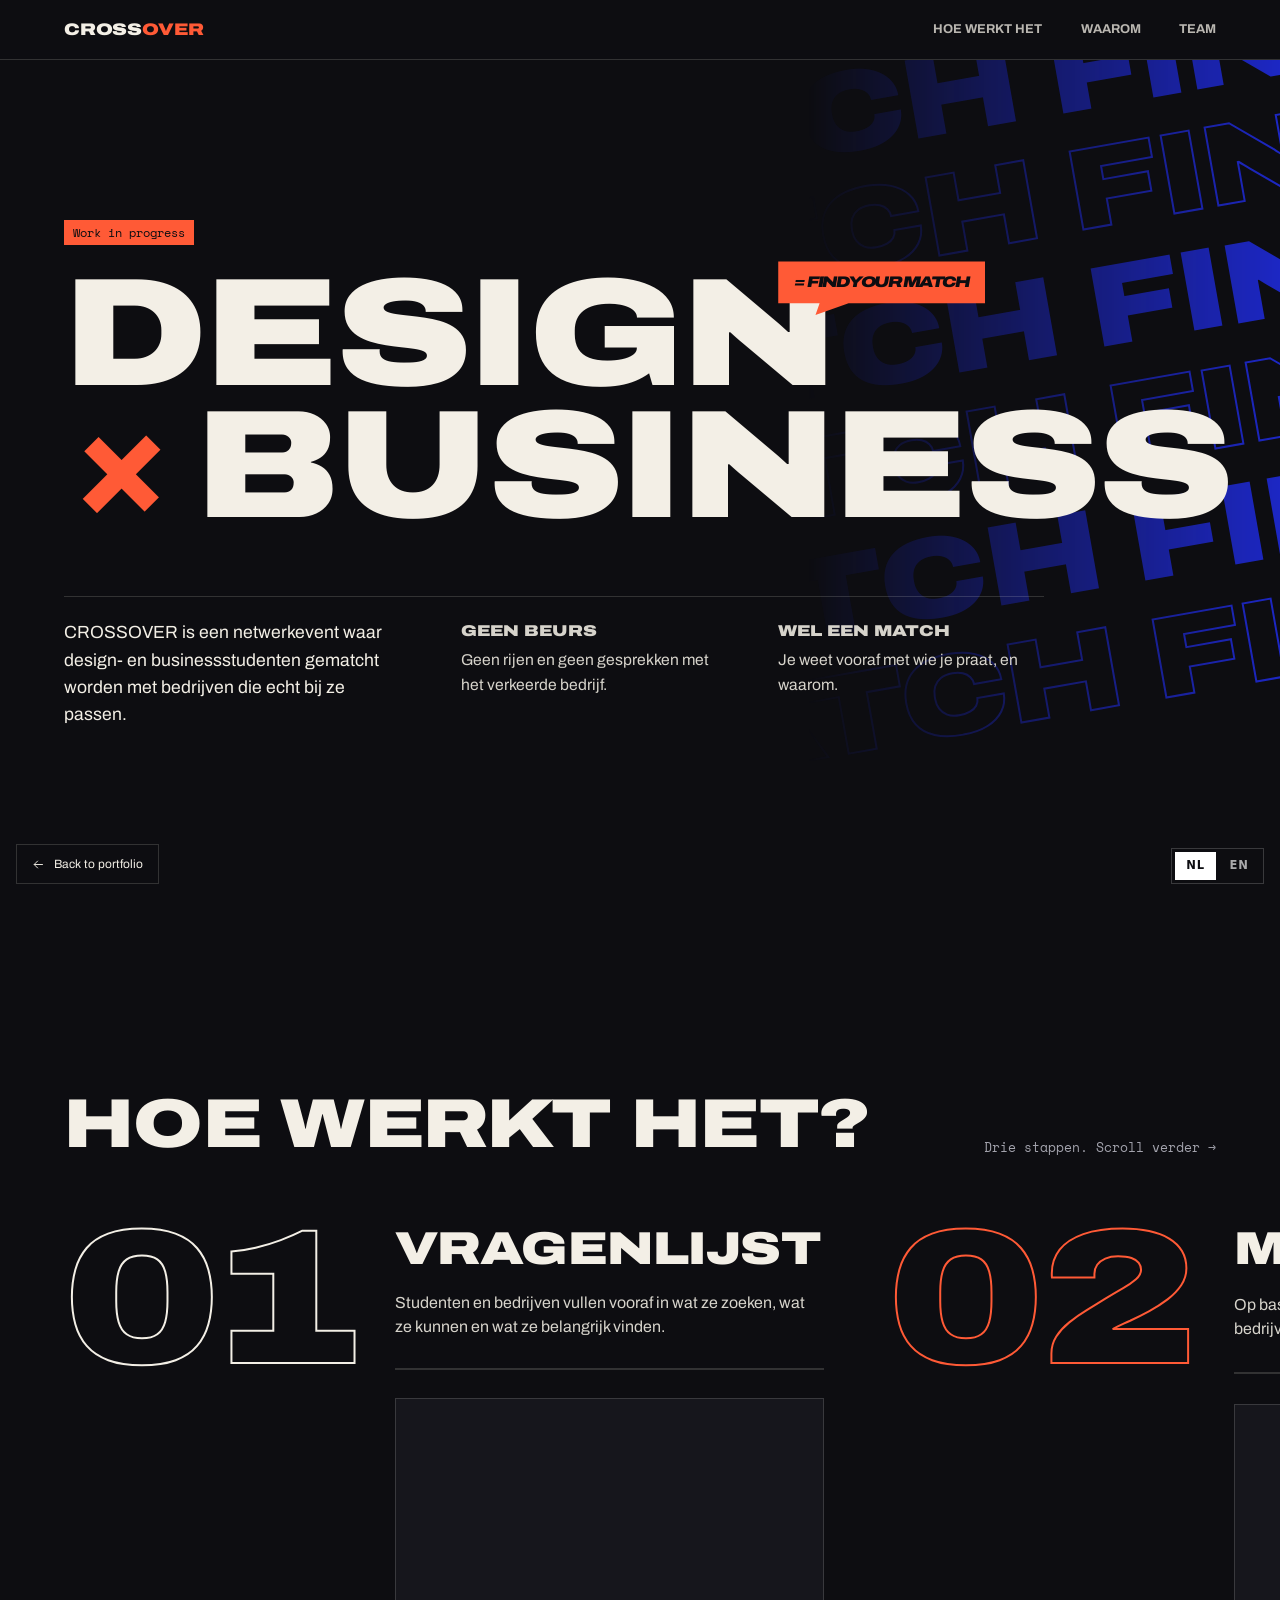
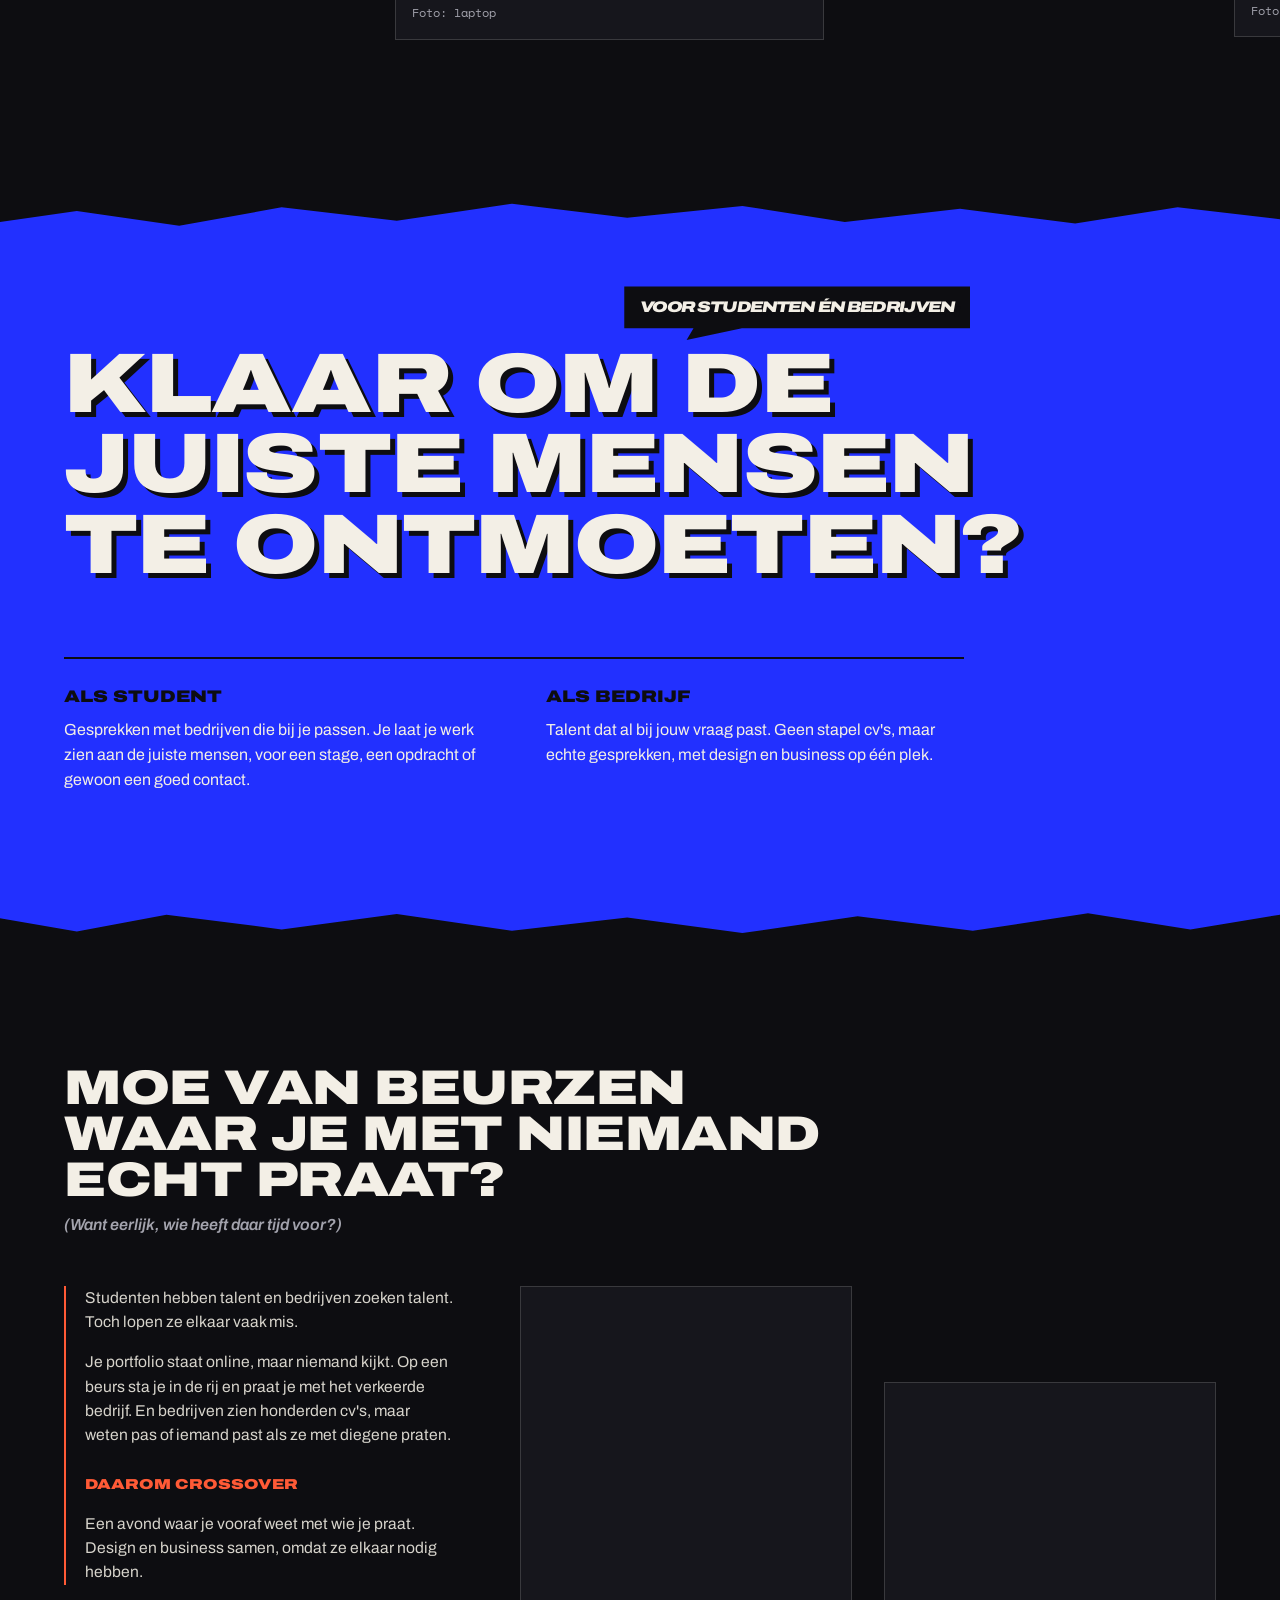
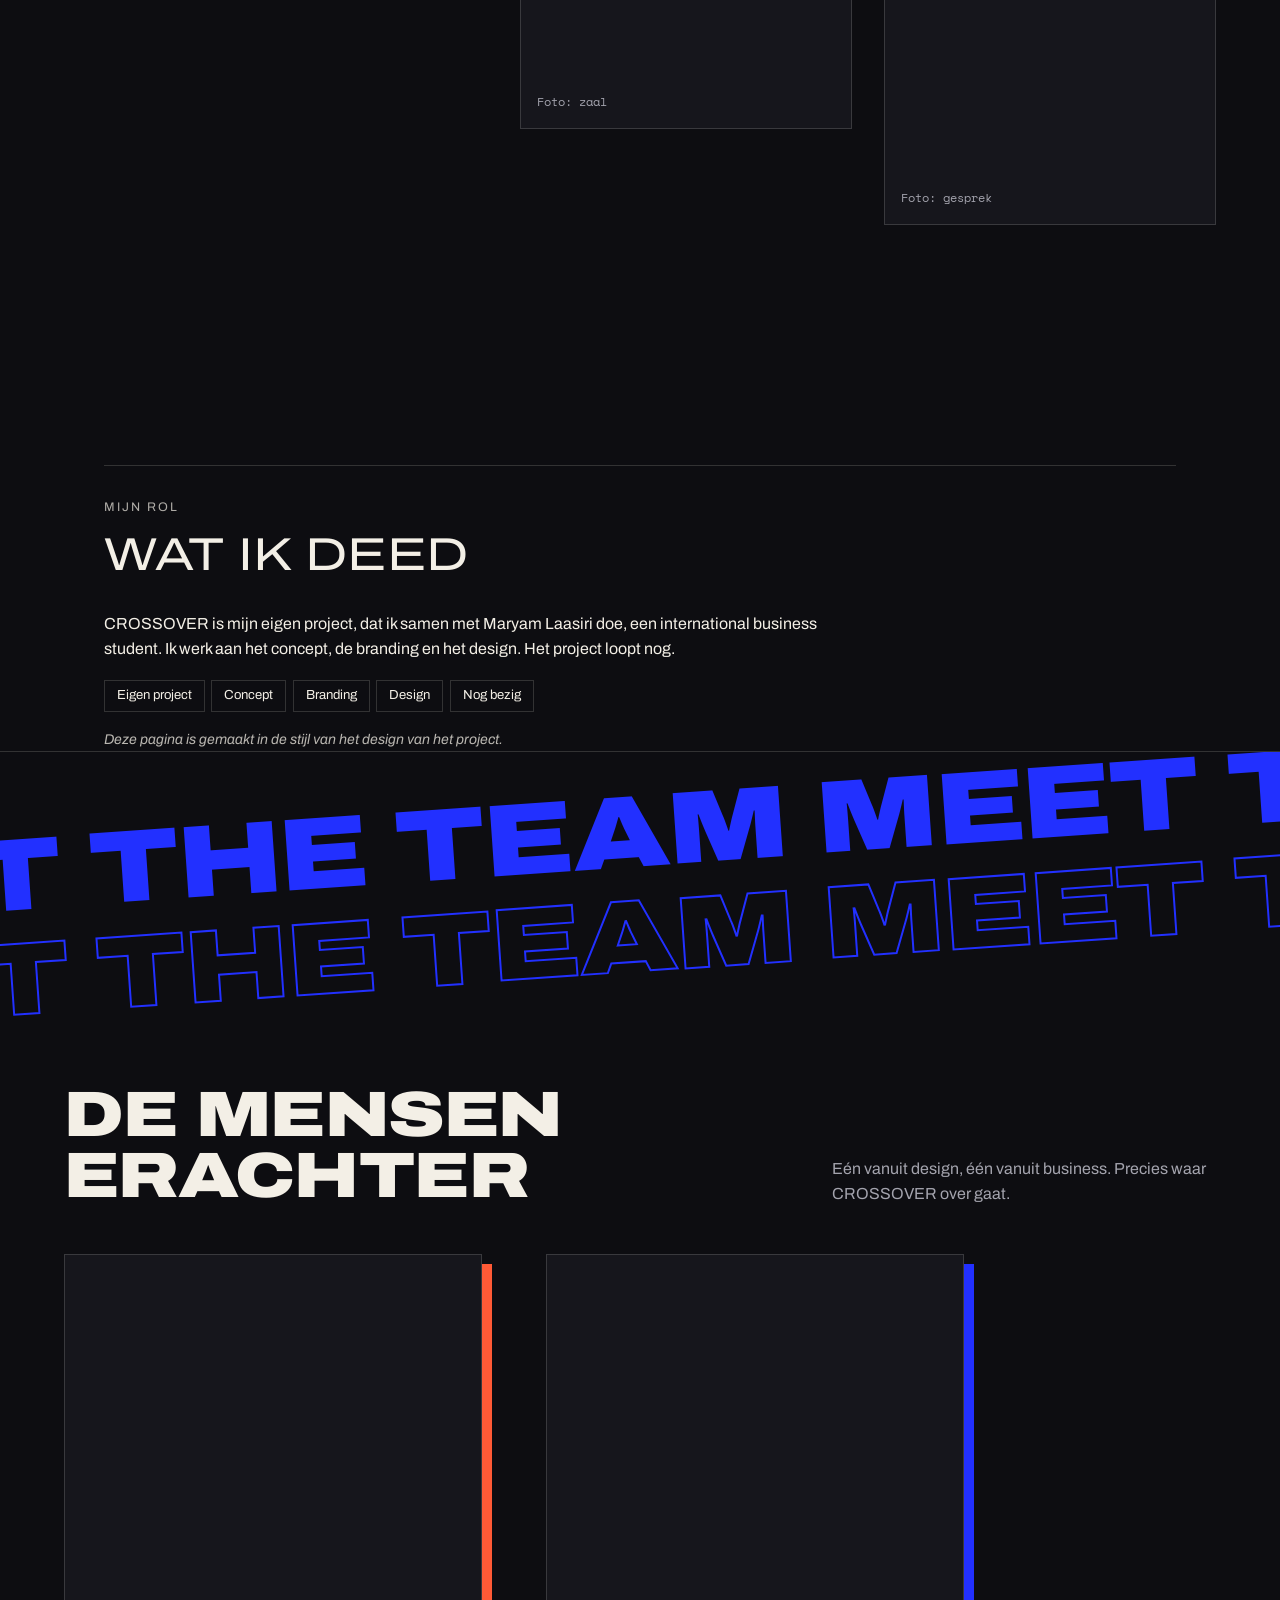
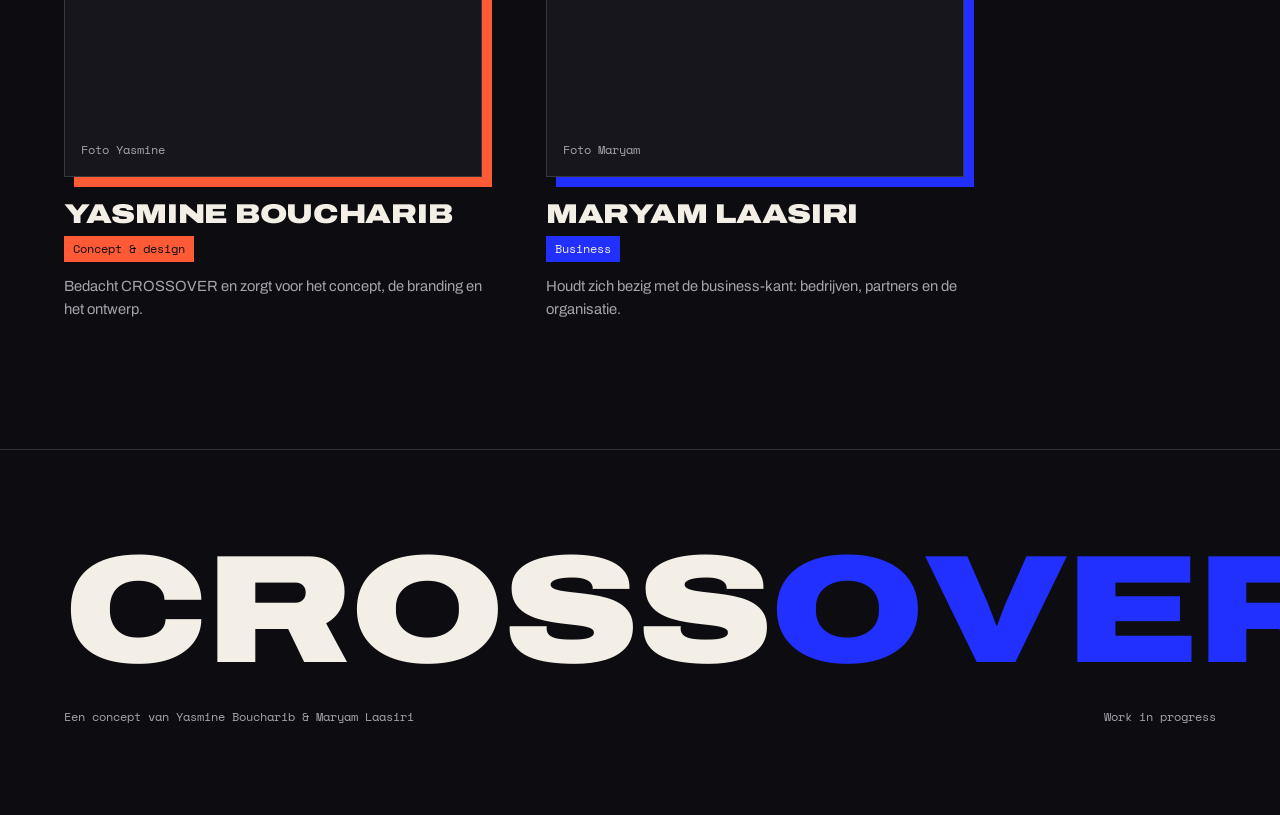
==== projects/crossover.html @ 0ba99784 "Add files via upload" ====
<!DOCTYPE html>
<html lang="nl" data-i18n-fixed>
<head>
  <meta charset="UTF-8" />
  <meta name="viewport" content="width=device-width, initial-scale=1.0" />
  <title>CROSSOVER — find your match</title>

  <link rel="preconnect" href="https://fonts.googleapis.com" />
  <link rel="preconnect" href="https://fonts.gstatic.com" crossorigin />
  <link href="https://fonts.googleapis.com/css2?family=Archivo:ital,wdth,wght@0,62..125,100..900;1,62..125,100..900&family=Space+Mono:wght@400;700&display=swap" rel="stylesheet" />

  <style>
    /* =========================================
       TOKENS
       ========================================= */
    :root {
      --black: #0d0d11;
      --black-2: #16161c;
      --blue: #2230ff;
      --cream: #f3efe6;
      --orange: #ff5a36;
      --grey: #a3a3ad;
      --line: rgba(243, 239, 230, 0.16);

      --font: "Archivo", "Helvetica Neue", Arial, sans-serif;
      --mono: "Space Mono", "Courier New", monospace;
      --pad-x: clamp(1.25rem, 5vw, 5rem);
      --max: 1200px;
      --ease: cubic-bezier(0.22, 1, 0.36, 1);
    }

    *, *::before, *::after { box-sizing: border-box; margin: 0; padding: 0; border-radius: 0; }
    html { scroll-behavior: smooth; overflow-x: clip; }
    body {
      background: var(--black);
      color: var(--cream);
      font-family: var(--font);
      font-size: 16px;
      line-height: 1.55;
      -webkit-font-smoothing: antialiased;
      overflow-x: clip;
    }
    img { display: block; max-width: 100%; }
    a { color: inherit; text-decoration: none; }
    ul { list-style: none; }
    :focus-visible { outline: 2px solid var(--orange); outline-offset: 3px; }
    .wrap { max-width: var(--max); margin: 0 auto; }

    /* brede, zware koppen */
    .wide {
      font-weight: 900;
      font-stretch: 125%;
      font-variation-settings: "wdth" 125;
      text-transform: uppercase;
      letter-spacing: -0.01em;
      line-height: 0.95;
    }
    .label {
      font-size: 0.9rem;
      color: var(--orange);
      font-weight: 900;
      font-stretch: 125%;
      font-variation-settings: "wdth" 125;
      text-transform: uppercase;
    }

    /* tekstballon: vierkant met een puntje (maar twee op de pagina) */
    .bubble {
      position: absolute;
      padding: 0.8rem 1rem 1.5rem;
      background: var(--orange);
      color: var(--black);
      font-weight: 900;
      font-style: italic;
      font-size: clamp(0.85rem, 1.2vw, 1rem);
      line-height: 1.1;
      text-transform: uppercase;
      white-space: nowrap;
      clip-path: polygon(0 0, 100% 0, 100% 78%, 34% 78%, 18% 100%, 20% 78%, 0 78%);
      z-index: 3;
    }

    .tag {
      display: inline-block;
      padding: 0.25rem 0.55rem;
      background: var(--orange);
      color: var(--black);
      font-family: var(--mono);
      font-size: 0.72rem;
    }
    .tag--blue { background: var(--blue); color: var(--cream); }

    .link-arrow {
      display: inline-flex;
      align-items: center;
      gap: 0.5rem;
      font-weight: 800;
      font-size: 0.85rem;
      text-transform: uppercase;
      border-bottom: 2px solid currentColor;
      padding-bottom: 2px;
      transition: gap 0.3s var(--ease);
    }
    .link-arrow:hover { gap: 0.9rem; }

    /* =========================================
       ZWEVENDE KNOP
       ========================================= */
    .float { position: fixed; left: 1rem; bottom: 1rem; z-index: 100; }
    .float a {
      display: inline-flex;
      align-items: center;
      gap: 0.5rem;
      padding: 0.6rem 0.9rem;
      background: var(--black);
      border: 1px solid var(--line);
      font-size: 0.75rem;
      transition: background 0.25s, color 0.25s;
    }
    .float a:hover { background: var(--cream); color: var(--black); }
    .float svg { width: 15px; height: 15px; }

    /* =========================================
       NAV
       ========================================= */
    .nav {
      position: fixed;
      inset: 0 0 auto 0;
      z-index: 90;
      display: flex;
      align-items: center;
      justify-content: space-between;
      height: 60px;
      padding: 0 var(--pad-x);
      background: var(--black);
      border-bottom: 1px solid var(--line);
    }
    .nav__logo { font-size: 1.05rem; }
    .nav__logo span { color: var(--orange); }
    .nav__links { display: flex; gap: clamp(1rem, 3vw, 2.4rem); font-size: 0.8rem; font-weight: 700; text-transform: uppercase; }
    .nav__links a { opacity: 0.75; transition: opacity 0.2s, color 0.2s; }
    .nav__links a:hover { opacity: 1; color: var(--orange); }

    /* =========================================
       HERO — Design en Business komen samen
       ========================================= */
    .hero {
      position: relative;
      min-height: 100svh;
      display: flex;
      align-items: center;
      padding: 7rem var(--pad-x) 4rem;
      overflow: hidden;
    }
    .rows {
      position: absolute;
      inset: -15% -25%;
      display: flex;
      flex-direction: column;
      justify-content: center;
      gap: 0.08em;
      transform: rotate(-10deg);
      font-size: clamp(3.4rem, 9vw, 8.5rem);
      color: var(--blue);
      pointer-events: none;
      user-select: none;
    }
    .rows span { display: block; white-space: nowrap; }
    .rows span:nth-child(even) { color: transparent; -webkit-text-stroke: 2px var(--blue); }
    /* links blijft het rustig, zodat je de tekst goed leest */
    .hero .rows {
      -webkit-mask-image: linear-gradient(100deg, transparent 58%, #000 88%);
      mask-image: linear-gradient(100deg, transparent 58%, #000 88%);
    }

    .hero__in { position: relative; z-index: 2; width: 100%; max-width: var(--max); margin: 0 auto; }
    .hero__title { position: relative; font-size: clamp(3.6rem, 12vw, 11.5rem); line-height: 0.86; margin-top: 1.4rem; }
    .hero__title .ln { display: block; white-space: nowrap; }
    .hw { display: inline-block; }
    .hw--x { color: var(--orange); margin-right: 0.12em; }
    .hero .bubble { left: 62%; top: -0.4rem; }

    .hero__bottom {
      display: grid;
      grid-template-columns: 1.3fr 1fr 1fr;
      gap: clamp(1.5rem, 4vw, 3.5rem);
      margin-top: clamp(2.5rem, 6vw, 4rem);
      padding-top: 1.4rem;
      border-top: 1px solid var(--line);
      max-width: 980px;
    }
    .hero__bottom p { color: #d6d3cb; font-size: 0.98rem; }
    .hero__bottom .intro { font-size: 1.1rem; color: var(--cream); }
    .hero__bottom .label { margin-bottom: 0.3rem; }

    /* =========================================
       HOE WERKT HET — horizontaal scrollen
       ========================================= */
    .how { position: relative; overflow: hidden; }
    .how__pin { min-height: 100svh; display: flex; flex-direction: column; justify-content: center; padding: 6rem 0 4rem; }
    .how__head { padding: 0 var(--pad-x); display: flex; justify-content: space-between; align-items: end; gap: 2rem; flex-wrap: wrap; }
    .how__head h2 { font-size: clamp(2.4rem, 5.4vw, 4.8rem); }
    .how__head p { color: var(--grey); max-width: 22rem; font-family: var(--mono); font-size: 0.8rem; }
    .track { display: flex; gap: clamp(2rem, 5vw, 5rem); padding: clamp(2.5rem, 6vw, 4rem) var(--pad-x) 0; width: max-content; }
    .slide { width: min(78vw, 760px); display: grid; grid-template-columns: auto 1fr; gap: 0 clamp(1.2rem, 3vw, 2.4rem); align-items: start; }
    .slide__num {
      grid-row: span 3;
      font-size: clamp(6rem, 15vw, 13rem);
      line-height: 0.8;
      color: transparent;
      -webkit-text-stroke: 2px var(--cream);
    }
    .slide:nth-child(2) .slide__num { -webkit-text-stroke-color: var(--orange); }
    .slide:nth-child(3) .slide__num { -webkit-text-stroke-color: var(--blue); }
    .slide h3 { font-size: clamp(1.8rem, 3.6vw, 3rem); padding-top: 0.4rem; }
    .slide p { margin-top: 0.8rem; color: #d6d3cb; max-width: 26rem; }
    .slide .bar { display: block; height: 2px; background: var(--line); margin-top: 1.4rem; position: relative; overflow: hidden; }
    .slide .bar i { position: absolute; inset: 0; background: var(--orange); transform-origin: left; transform: scaleX(0); }
    .slide .photo { grid-column: 2; margin-top: 1.4rem; aspect-ratio: 16 / 9; }

    /* =========================================
       FOTO'S — zwart-wit, met een blauwe wipe
       ========================================= */
    .photo { position: relative; overflow: hidden; background: var(--black-2); }
    .photo img { width: 100%; height: 100%; object-fit: cover; filter: grayscale(1) contrast(1.1); transition: filter 0.6s, transform 1.2s var(--ease); }
    .photo:hover img { filter: grayscale(0.2); transform: scale(1.04); }
    .photo .wipe { position: absolute; inset: 0; background: var(--blue); transform-origin: right; z-index: 2; pointer-events: none; }
    .photo__fallback {
      position: absolute;
      inset: 0;
      display: grid;
      place-items: end start;
      padding: 1rem;
      background: var(--black-2);
      border: 1px solid var(--line);
      font-family: var(--mono);
      font-size: 0.75rem;
      color: var(--grey);
    }

    /* =========================================
       BLAUW VLAK — gescheurde randen
       ========================================= */
    .blue {
      position: relative;
      background: var(--blue);
      padding: clamp(6rem, 12vw, 9rem) var(--pad-x);
      clip-path: polygon(0 3%, 6% 1.5%, 14% 3.5%, 22% 1%, 31% 2.8%, 40% 0.5%, 49% 2.4%, 58% 0.8%, 66% 3%, 75% 1.2%, 84% 3.2%, 92% 1%, 100% 2.6%, 100% 97%, 93% 99%, 85% 96.8%, 76% 99.2%, 67% 97.2%, 58% 99.5%, 49% 97.4%, 40% 99.2%, 31% 96.9%, 22% 99%, 13% 97%, 6% 99.3%, 0 97.5%);
    }
    .blue__title { position: relative; font-size: clamp(2.6rem, 6.6vw, 6.2rem); color: var(--cream); text-shadow: 5px 5px 0 var(--black); max-width: 14ch; }
    .blue__title .w { display: inline-block; overflow: hidden; vertical-align: top; padding: 0 0.04em 0.08em 0; margin-right: 0.2em; }
    .blue__title .w > span { display: inline-block; }
    .blue .bubble { left: 58%; top: -3.6rem; background: var(--black); color: var(--cream); }
    .blue__cols {
      display: grid;
      grid-template-columns: 1fr 1fr;
      gap: clamp(2rem, 5vw, 4rem);
      margin-top: clamp(3rem, 6vw, 4.5rem);
      padding-top: 1.6rem;
      border-top: 2px solid var(--black);
      max-width: 900px;
    }
    .blue__cols .label { color: var(--black); font-size: 1.05rem; margin-bottom: 0.5rem; }
    .blue__cols p { color: var(--cream); }

    /* =========================================
       GEEN BEURS — tekst + twee foto's
       ========================================= */
    .story { padding: clamp(5rem, 10vw, 8rem) var(--pad-x); }
    .story__title { font-size: clamp(1.8rem, 3.8vw, 3.2rem); max-width: 20ch; }
    .story__sub { margin-top: 0.6rem; font-style: italic; font-weight: 600; color: var(--grey); }
    .story__in { display: grid; grid-template-columns: 0.9fr 1.6fr; gap: clamp(2rem, 5vw, 4rem); margin-top: 3rem; align-items: start; }
    .story__text { font-size: 0.98rem; color: #d6d3cb; padding-left: 1.2rem; border-left: 2px solid var(--orange); }
    .story__text p + p { margin-top: 1rem; }
    .story__text .label { margin-top: 1.6rem; }
    .story__photos { display: grid; grid-template-columns: 1fr 1fr; gap: clamp(1rem, 2.5vw, 2rem); }
    .story__photos .photo { aspect-ratio: 3 / 4; }
    .story__photos .photo:nth-child(2) { margin-top: clamp(2rem, 8vw, 6rem); }

    /* =========================================
       TEAM
       ========================================= */
    .team { position: relative; padding: clamp(5rem, 10vw, 8rem) var(--pad-x); overflow: hidden; border-top: 1px solid var(--line); }
    .team .rows { inset: auto -25%; top: 2rem; transform: rotate(-4deg); font-size: clamp(3rem, 8vw, 7rem); justify-content: flex-start; }
    .team__in { position: relative; z-index: 2; }
    .team__head { display: flex; justify-content: space-between; align-items: end; gap: 2rem; flex-wrap: wrap; margin-bottom: 3rem; padding-top: clamp(8rem, 16vw, 13rem); }
    .team__head h2 { font-size: clamp(2.4rem, 5vw, 4.2rem); }
    .team__head p { color: var(--grey); max-width: 24rem; }
    .people { display: grid; grid-template-columns: 1fr 1fr; gap: clamp(2rem, 5vw, 4rem); max-width: 900px; }
    .person .photo { aspect-ratio: 4 / 5; box-shadow: 10px 10px 0 var(--orange); transition: transform 0.4s var(--ease), box-shadow 0.4s var(--ease); }
    .person:nth-child(2) .photo { box-shadow: 10px 10px 0 var(--blue); }
    .person:hover .photo { transform: translate(-4px, -4px); box-shadow: 14px 14px 0 var(--orange); }
    .person:nth-child(2):hover .photo { box-shadow: 14px 14px 0 var(--blue); }
    .person h3 { margin-top: 1.6rem; font-size: clamp(1.3rem, 2.2vw, 1.7rem); }
    .person .tag { margin-top: 0.5rem; }
    .person p { margin-top: 0.8rem; color: var(--grey); font-size: 0.92rem; }

    /* =========================================
       FOOTER
       ========================================= */
    .footer { padding: clamp(4rem, 8vw, 6rem) var(--pad-x) 5.5rem; border-top: 1px solid var(--line); overflow: hidden; }
    .footer__logo { font-size: clamp(3rem, 12vw, 11rem); line-height: 0.85; white-space: nowrap; }
    .footer__logo .ch { display: inline-block; }
    .footer__logo .o { color: var(--blue); }
    .footer__row { display: flex; justify-content: space-between; gap: 1rem; flex-wrap: wrap; margin-top: 2rem; font-family: var(--mono); font-size: 0.75rem; color: var(--grey); }

    /* =========================================
       RESPONSIVE
       ========================================= */
    @media (max-width: 900px) {
      .hero__bottom { grid-template-columns: 1fr; }
      .hero .rows { display: none; }
      .desk { display: none; }
      /* geen horizontaal scrollen op tablet/mobiel: stappen onder elkaar */
      .track { flex-direction: column; width: auto; }
      .slide { width: 100%; }
      .blue__cols, .story__in { grid-template-columns: 1fr; }
      .bubble, .hero .bubble, .blue .bubble { position: static; display: inline-block; margin-bottom: 1.2rem; }
    }
    @media (max-width: 640px) {
      .nav__links { display: none; }
      .slide { grid-template-columns: 1fr; }
      .slide__num { grid-row: auto; font-size: 5.5rem; }
      .slide .photo { grid-column: 1; }
      .people { grid-template-columns: 1fr; max-width: 360px; }
      .story__photos .photo:nth-child(2) { margin-top: 2rem; }
      .float a span { display: none; }
    }
    @media (prefers-reduced-motion: reduce) {
      html { scroll-behavior: auto; }
      *, *::before, *::after { animation: none !important; transition-duration: 0.01ms !important; }
      .photo .wipe { display: none; }
      .slide .bar i { transform: none; }
    }
    /* =========================================
       MIJN ROL / MY ROLE — NL + EN
       ========================================= */
    .myrole { position: relative; z-index: 2; padding: clamp(4rem, 9vw, 7rem) var(--pad-x, 5vw) 0; }
    .myrole__in { max-width: 1100px; margin: 0 auto; padding-top: 2rem; border-top: 1px solid var(--role-line, currentColor); }
    .myrole__kick { font-size: 0.78rem; letter-spacing: 0.16em; text-transform: uppercase; opacity: 0.7; margin-bottom: 0.8rem; }
    .myrole__title { font-family: var(--role-head, inherit); font-weight: var(--role-weight, 400); font-size: clamp(1.8rem, 3.6vw, 3rem); line-height: 1.1; margin-bottom: 2rem; }
    .myrole__cols { display: grid; grid-template-columns: 1fr 1fr; gap: clamp(1.5rem, 4vw, 3.5rem); }
    .myrole__lang { display: inline-block; margin-bottom: 0.8rem; padding: 0.15rem 0.5rem; border: 1px solid currentColor; border-radius: var(--role-r, 999px); font-size: 0.7rem; letter-spacing: 0.14em; opacity: 0.75; }
    .myrole__cols p + p { margin-top: 0.8rem; }
    .myrole__list { display: flex; flex-wrap: wrap; gap: 0.4rem; margin-top: 1.1rem; list-style: none; padding: 0; }
    .myrole__list li { padding: 0.3rem 0.75rem; border: 1px solid var(--role-line, currentColor); border-radius: var(--role-r, 999px); font-size: 0.82rem; }
    .myrole__note { margin-top: 1.1rem; font-size: 0.88rem; font-style: italic; opacity: 0.75; }
    @media (max-width: 760px) { .myrole__cols { grid-template-columns: 1fr; } }
    .myrole { --role-line: var(--line); --role-r: 0; }
    .myrole__lang { color: var(--orange); }
    /* taalknop NL / EN */
    .pl-switch { --pl-r: 0; --pl-bg: #0d0d11; --pl-on: #0d0d11; }
  </style>
</head>
<body>

  <div class="float">
    <a href="../index.html#projects" aria-label="Terug naar portfolio">
      <svg viewBox="0 0 24 24" fill="none" stroke="currentColor" stroke-width="1.5"><path d="M19 12H5M11 6l-6 6 6 6"/></svg>
      <span data-i18n="float.back">Terug naar portfolio</span>
    </a>
  </div>

  <nav class="nav">
    <a href="#top" class="nav__logo wide">Cross<span>over</span></a>
    <ul class="nav__links">
      <li><a href="#hoe">Hoe werkt het</a></li>
      <li><a href="#waarom">Waarom</a></li>
      <li><a href="#team">Team</a></li>
    </ul>
  </nav>

  <!-- =========================================
       HERO
       ========================================= -->
  <header class="hero" id="top">
    <div class="rows wide" aria-hidden="true">
      <span class="row" data-dir="1">Find your match find your match find your match</span>
      <span class="row" data-dir="-1">Find your match find your match find your match</span>
      <span class="row" data-dir="1">Find your match find your match find your match</span>
      <span class="row" data-dir="-1">Find your match find your match find your match</span>
      <span class="row" data-dir="1">Find your match find your match find your match</span>
      <span class="row" data-dir="-1">Find your match find your match find your match</span>
    </div>

    <div class="hero__in">
      <span class="tag" id="heroTag">Work in progress</span>
      <h1 class="hero__title wide" aria-label="Design × Business">
        <span class="bubble" id="heroBubble">= Find your match</span>
        <span class="ln"><span class="hw hw--a">Design</span></span>
        <span class="ln"><span class="hw hw--x">×</span><span class="hw hw--b">Business</span></span>
      </h1>

      <div class="hero__bottom" id="heroBottom">
        <p class="intro">CROSSOVER is een netwerkevent waar design- en businessstudenten gematcht worden met bedrijven die echt bij ze passen.</p>
        <div><p class="label">Geen beurs</p><p>Geen rijen en geen gesprekken met het verkeerde bedrijf.</p></div>
        <div><p class="label">Wel een match</p><p>Je weet vooraf met wie je praat, en waarom.</p></div>
      </div>
    </div>
  </header>

  <!-- =========================================
       HOE WERKT HET (scrolt opzij op desktop)
       ========================================= -->
  <section class="how" id="hoe">
    <div class="how__pin">
      <div class="how__head">
        <h2 class="wide reveal">Hoe werkt het?</h2>
        <p class="reveal">Drie stappen.<span class="desk"> Scroll verder →</span></p>
      </div>

      <div class="track" id="track">
        <article class="slide">
          <span class="slide__num wide">01</span>
          <h3 class="wide">Vragenlijst</h3>
          <p>Studenten en bedrijven vullen vooraf in wat ze zoeken, wat ze kunnen en wat ze belangrijk vinden.</p>
          <span class="bar"><i></i></span>
          <!-- PLACEHOLDER-FOTO (Unsplash, gratis). Vervang door je eigen foto. -->
          <div class="photo"><img src="https://images.unsplash.com/photo-1460925895917-afdab827c52f?auto=format&fit=crop&w=1200&q=80" alt="Laptop met grafieken" loading="lazy" data-label="Foto: laptop" /></div>
        </article>
        <article class="slide">
          <span class="slide__num wide">02</span>
          <h3 class="wide">Matchen</h3>
          <p>Op basis van de antwoorden koppelen we studenten aan bedrijven die bij ze passen.</p>
          <span class="bar"><i></i></span>
          <!-- PLACEHOLDER-FOTO (Unsplash, gratis). -->
          <div class="photo"><img src="https://images.unsplash.com/photo-1497366216548-37526070297c?auto=format&fit=crop&w=1200&q=80" alt="Lege moderne werkruimte" loading="lazy" data-label="Foto: werkruimte" /></div>
        </article>
        <article class="slide">
          <span class="slide__num wide">03</span>
          <h3 class="wide">Speeddaten</h3>
          <p>Op het event korte gesprekken met je matches. Je laat je werk zien en maakt echt kennis.</p>
          <span class="bar"><i></i></span>
          <!-- PLACEHOLDER-FOTO (Unsplash, gratis). -->
          <div class="photo"><img src="https://images.unsplash.com/photo-1511578314322-379afb476865?auto=format&fit=crop&w=1200&q=80" alt="Zaal met publiek bij een event" loading="lazy" data-label="Foto: event" /></div>
        </article>
      </div>
    </div>
  </section>

  <!-- =========================================
       BLAUW VLAK
       ========================================= -->
  <section class="blue" id="waarom">
    <div class="wrap">
      <h2 class="blue__title wide" id="blueTitle">
        <span class="bubble">Voor studenten én bedrijven</span>
        Klaar om de juiste mensen te ontmoeten?
      </h2>

      <div class="blue__cols">
        <div class="reveal">
          <p class="label">Als student</p>
          <p>Gesprekken met bedrijven die bij je passen. Je laat je werk zien aan de juiste mensen, voor een stage, een opdracht of gewoon een goed contact.</p>
        </div>
        <div class="reveal">
          <p class="label">Als bedrijf</p>
          <p>Talent dat al bij jouw vraag past. Geen stapel cv's, maar echte gesprekken, met design en business op één plek.</p>
        </div>
      </div>
    </div>
  </section>

  <!-- =========================================
       GEEN BEURS
       ========================================= -->
  <section class="story">
    <div class="wrap">
      <h2 class="story__title wide reveal">Moe van beurzen waar je met niemand echt praat?</h2>
      <p class="story__sub reveal">(Want eerlijk, wie heeft daar tijd voor?)</p>

      <div class="story__in">
        <div class="story__text reveal">
          <p>Studenten hebben talent en bedrijven zoeken talent. Toch lopen ze elkaar vaak mis.</p>
          <p>Je portfolio staat online, maar niemand kijkt. Op een beurs sta je in de rij en praat je met het verkeerde bedrijf. En bedrijven zien honderden cv's, maar weten pas of iemand past als ze met diegene praten.</p>
          <p class="label">Daarom CROSSOVER</p>
          <p>Een avond waar je vooraf weet met wie je praat. Design en business samen, omdat ze elkaar nodig hebben.</p>
        </div>

        <!-- PLACEHOLDER-FOTO'S (Unsplash, gratis). Vervang door eigen foto's van het event. -->
        <div class="story__photos">
          <div class="photo"><img src="https://images.unsplash.com/photo-1505373877841-8d25f7d46678?auto=format&fit=crop&w=900&q=80" alt="Conferentiezaal" loading="lazy" data-label="Foto: zaal" /></div>
          <div class="photo"><img src="https://images.unsplash.com/photo-1556761175-5973dc0f32e7?auto=format&fit=crop&w=900&q=80" alt="Handen en laptops op een tafel tijdens een gesprek" loading="lazy" data-label="Foto: gesprek" /></div>
        </div>
      </div>
    </div>
  </section>


    <!-- =========================================
         MIJN ROL / MY ROLE (NL + EN)
         ========================================= -->
    <section class="myrole wrap" id="mijn-rol">
      <div class="myrole__in">
        <p class="myrole__kick" data-en="My role">Mijn rol</p>
        <h2 class="myrole__title wide" data-en="What I did">Wat ik deed</h2>
        <div class="myrole__cols">
          <div lang="nl">
            <span class="myrole__lang">NL</span>
            <p>CROSSOVER is mijn eigen project, dat ik samen met Maryam Laasiri doe, een international business student. Ik werk aan het concept, de branding en het design. Het project loopt nog.</p>
            <ul class="myrole__list"><li>Eigen project</li><li>Concept</li><li>Branding</li><li>Design</li><li>Nog bezig</li></ul>
            <p class="myrole__note">Deze pagina is gemaakt in de stijl van het design van het project.</p>
          </div>
          <div lang="en">
            <span class="myrole__lang">EN</span>
            <p>CROSSOVER is my own project, which I'm doing together with Maryam Laasiri, an international business student. I work on the concept, branding and design. The project is still ongoing.</p>
            <ul class="myrole__list"><li>Own project</li><li>Concept</li><li>Branding</li><li>Design</li><li>Ongoing</li></ul>
            <p class="myrole__note">This page is built in the style of the project's own design.</p>
          </div>
        </div>
      </div>
    </section>

  <!-- =========================================
       TEAM
       ========================================= -->
  <section class="team" id="team">
    <div class="rows wide" aria-hidden="true">
      <span class="row" data-dir="-1">Meet the team meet the team meet the team</span>
      <span class="row" data-dir="1">Meet the team meet the team meet the team</span>
    </div>

    <div class="wrap team__in">
      <div class="team__head">
        <h2 class="wide reveal">De mensen<br />erachter</h2>
        <p class="reveal">Eén vanuit design, één vanuit business. Precies waar CROSSOVER over gaat.</p>
      </div>

      <div class="people">
        <!-- PLACEHOLDER: zet je foto in assets/images/crossover/yasmine.jpg -->
        <article class="person reveal">
          <div class="photo"><img src="../assets/images/crossover/yasmine.jpg" alt="Yasmine Boucharib" data-label="Foto Yasmine" /></div>
          <h3 class="wide">Yasmine Boucharib</h3>
          <span class="tag">Concept &amp; design</span>
          <!-- PAS AAN: je eigen tekst -->
          <p>Bedacht CROSSOVER en zorgt voor het concept, de branding en het ontwerp.</p>
        </article>

        <!-- PLACEHOLDER: zet Maryams foto in assets/images/crossover/maryam.jpg -->
        <article class="person reveal">
          <div class="photo"><img src="../assets/images/crossover/maryam.jpg" alt="Maryam Laasiri" data-label="Foto Maryam" /></div>
          <h3 class="wide">Maryam Laasiri</h3>
          <span class="tag tag--blue">Business</span>
          <!-- PAS AAN: Maryams eigen tekst -->
          <p>Houdt zich bezig met de business-kant: bedrijven, partners en de organisatie.</p>
        </article>
      </div>
    </div>
  </section>

  <footer class="footer">
    <div class="wrap">
      <div class="footer__logo wide" id="footLogo" aria-label="Crossover">CROSSOVER</div>
      <div class="footer__row">
        <span>Een concept van Yasmine Boucharib &amp; Maryam Laasiri</span>
        <span>Work in progress</span>
      </div>
    </div>
  </footer>

  <script>
    /* Engelse teksten voor de taalknop (Nederlands → Engels) */
    window.PL_EN = {
  "Terug naar portfolio": "Back to portfolio",
  "Hoe werkt het": "How it works",
  "Waarom": "Why",
  "CROSSOVER is een netwerkevent waar design- en businessstudenten gematcht worden met bedrijven die echt bij ze passen.": "CROSSOVER is a networking event where design and business students are matched with companies that truly fit them.",
  "Geen beurs": "No career fair",
  "Geen rijen en geen gesprekken met het verkeerde bedrijf.": "No queues and no conversations with the wrong company.",
  "Wel een match": "A real match",
  "Je weet vooraf met wie je praat, en waarom.": "You know beforehand who you'll talk to, and why.",
  "Hoe werkt het?": "How does it work?",
  "Drie stappen. Scroll verder →": "Three steps.<span class=\"desk\"> Keep scrolling →<\/span>",
  "Vragenlijst": "Questionnaire",
  "Studenten en bedrijven vullen vooraf in wat ze zoeken, wat ze kunnen en wat ze belangrijk vinden.": "Students and companies fill in beforehand what they're looking for, what they can do and what matters to them.",
  "Matchen": "Matching",
  "Op basis van de antwoorden koppelen we studenten aan bedrijven die bij ze passen.": "Based on the answers, we match students with companies that fit them.",
  "Speeddaten": "Speed dating",
  "Op het event korte gesprekken met je matches. Je laat je werk zien en maakt echt kennis.": "At the event: short conversations with your matches. You show your work and really get to know each other.",
  "Voor studenten én bedrijven Klaar om de juiste mensen te ontmoeten?": "<span class=\"bubble\">For students and companies<\/span> Ready to meet the right people?",
  "Als student": "As a student",
  "Gesprekken met bedrijven die bij je passen. Je laat je werk zien aan de juiste mensen, voor een stage, een opdracht of gewoon een goed contact.": "Conversations with companies that fit you. You show your work to the right people, for an internship, a project or just a good contact.",
  "Als bedrijf": "As a company",
  "Talent dat al bij jouw vraag past. Geen stapel cv's, maar echte gesprekken, met design en business op één plek.": "Talent that already fits your needs. No pile of CVs, but real conversations, with design and business in one place.",
  "Moe van beurzen waar je met niemand echt praat?": "Tired of career fairs where you don't really talk to anyone?",
  "(Want eerlijk, wie heeft daar tijd voor?)": "(Because honestly, who has time for that?)",
  "Studenten hebben talent en bedrijven zoeken talent. Toch lopen ze elkaar vaak mis.": "Students have talent and companies are looking for talent. Yet they often miss each other.",
  "Je portfolio staat online, maar niemand kijkt. Op een beurs sta je in de rij en praat je met het verkeerde bedrijf. En bedrijven zien honderden cv's, maar weten pas of iemand past als ze met diegene praten.": "Your portfolio is online, but nobody looks at it. At a fair you stand in line and end up talking to the wrong company. And companies see hundreds of CVs, but only know if someone fits once they talk to them.",
  "Daarom CROSSOVER": "That's why CROSSOVER",
  "Een avond waar je vooraf weet met wie je praat. Design en business samen, omdat ze elkaar nodig hebben.": "An evening where you know beforehand who you'll talk to. Design and business together, because they need each other.",
  "De mensenerachter": "The people<br>behind it",
  "Eén vanuit design, één vanuit business. Precies waar CROSSOVER over gaat.": "One from design, one from business. Exactly what CROSSOVER is about.",
  "Bedacht CROSSOVER en zorgt voor het concept, de branding en het ontwerp.": "Came up with CROSSOVER and takes care of the concept, the branding and the design.",
  "Houdt zich bezig met de business-kant: bedrijven, partners en de organisatie.": "Takes care of the business side: companies, partners and the organisation.",
  "Een concept van Yasmine Boucharib & Maryam Laasiri": "A concept by Yasmine Boucharib &amp; Maryam Laasiri"
};
  </script>
  <script src="page-lang.js"></script>
  <script src="https://cdn.jsdelivr.net/npm/gsap@3.12.5/dist/gsap.min.js"></script>
  <script src="https://cdn.jsdelivr.net/npm/gsap@3.12.5/dist/ScrollTrigger.min.js"></script>
  <script src="../lang.js"></script>
  <script>
    /* =========================================
       FOTO ONTBREEKT? Dan een donker vlak met een label.
       ========================================= */
    document.querySelectorAll(".photo img").forEach((img) => {
      const fail = () => {
        img.style.display = "none";
        if (img.parentNode.querySelector(".photo__fallback")) return;
        const f = document.createElement("div");
        f.className = "photo__fallback";
        f.textContent = img.dataset.label || "Foto";
        img.parentNode.appendChild(f);
      };
      img.addEventListener("error", fail, { once: true });
      if (img.complete && img.naturalWidth === 0) fail();
    });

    /* ---------- footer-logo: OVER in blauw ---------- */
    (() => {
      const el = document.getElementById("footLogo");
      el.innerHTML = [...el.textContent].map((c, i) => `<span class="ch${i >= 5 ? " o" : ""}">${c}</span>`).join("");
    })();

    /* =========================================
       ANIMATIES
       ========================================= */
    (() => {
      const reduce = matchMedia("(prefers-reduced-motion: reduce)").matches;
      if (!window.gsap || !window.ScrollTrigger || reduce) return;
      gsap.registerPlugin(ScrollTrigger);

      /* ---------- hero: Design en Business schuiven naar elkaar toe ---------- */
      const intro = gsap.timeline({ delay: 0.15 });
      intro
        .from(".hero .rows", { opacity: 0, duration: 1.2, ease: "power2.out" }, 0)
        .from(".hw--a", { xPercent: -120, opacity: 0, duration: 1.1, ease: "expo.out" }, 0.1)
        .from(".hw--b", { xPercent: 80, opacity: 0, duration: 1.1, ease: "expo.out" }, 0.2)
        .from(".hw--x", { scale: 0, rotate: -180, duration: 0.8, ease: "back.out(2.2)" }, 0.75)
        .from("#heroTag", { y: -12, opacity: 0, duration: 0.6, ease: "power3.out" }, 0.6)
        .from("#heroBubble", { scale: 0.4, opacity: 0, duration: 0.6, ease: "back.out(2.4)", transformOrigin: "20% 100%" }, 1.1)
        .from("#heroBottom > *", { y: 24, opacity: 0, duration: 0.8, stagger: 0.1, ease: "power3.out" }, 1.0);

      // bij wegscrollen: woorden schuiven weer uit elkaar
      gsap.to(".hw--a", { xPercent: -18, ease: "none", scrollTrigger: { trigger: ".hero", start: "top top", end: "bottom top", scrub: true } });
      gsap.to(".hw--b", { xPercent: 12, ease: "none", scrollTrigger: { trigger: ".hero", start: "top top", end: "bottom top", scrub: true } });

      /* ---------- schuine rijen bewegen mee ---------- */
      gsap.utils.toArray(".rows").forEach((rows) => {
        const sec = rows.parentElement;
        rows.querySelectorAll(".row").forEach((row) => {
          const dir = Number(row.dataset.dir);
          gsap.fromTo(row, { xPercent: dir * -5 }, {
            xPercent: dir * 5, ease: "none",
            scrollTrigger: { trigger: sec, start: "top bottom", end: "bottom top", scrub: true },
          });
        });
      });

      /* ---------- foto's: blauwe wipe schuift weg ---------- */
      document.querySelectorAll(".photo").forEach((ph) => {
        const w = document.createElement("span");
        w.className = "wipe";
        ph.appendChild(w);
      });
      const wipeIn = (ph, extra = {}) =>
        gsap.timeline({ scrollTrigger: { trigger: ph, start: "top 85%", ...extra } })
          .fromTo(ph.querySelector(".wipe"), { scaleX: 1 }, { scaleX: 0, duration: 0.9, ease: "expo.inOut" })
          .from(ph.querySelector("img"), { scale: 1.25, duration: 1.4, ease: "expo.out" }, 0.2);

      /* ---------- hoe werkt het: opzij scrollen op desktop ---------- */
      const mm = gsap.matchMedia();
      mm.add("(min-width: 901px)", () => {
        const track = document.getElementById("track");
        const dist = () => track.scrollWidth - window.innerWidth;
        const tween = gsap.to(track, {
          x: () => -dist(),
          ease: "none",
          scrollTrigger: {
            trigger: ".how",
            start: "top top",
            end: () => "+=" + dist(),
            pin: ".how__pin",
            scrub: 0.6,
            invalidateOnRefresh: true,
          },
        });
        track.querySelectorAll(".slide").forEach((slide, i) => {
          // de eerste stap staat al in beeld: die start als de sectie binnenkomt
          const st = i === 0
            ? { trigger: ".how", start: "top 55%" }
            : { trigger: slide, containerAnimation: tween, start: "left 85%" };
          gsap.from(slide.querySelector(".slide__num"), { yPercent: 40, opacity: 0, duration: 0.8, ease: "power3.out", scrollTrigger: st });
          gsap.to(slide.querySelector(".bar i"), { scaleX: 1, duration: 1.2, ease: "power3.out", scrollTrigger: st });
          wipeIn(slide.querySelector(".photo"), st);
        });
      });
      mm.add("(max-width: 900px)", () => {
        document.querySelectorAll(".slide").forEach((slide) => {
          gsap.from(slide, { y: 30, opacity: 0, duration: 0.9, ease: "power3.out", scrollTrigger: { trigger: slide, start: "top 85%" } });
          gsap.to(slide.querySelector(".bar i"), { scaleX: 1, duration: 1, ease: "power3.out", scrollTrigger: { trigger: slide, start: "top 70%" } });
          wipeIn(slide.querySelector(".photo"));
        });
      });

      // overige foto's
      document.querySelectorAll(".story .photo, .person .photo").forEach((ph) => wipeIn(ph));

      /* ---------- blauwe kop: woord voor woord omhoog ---------- */
      const bt = document.getElementById("blueTitle");
      const bubble = bt.querySelector(".bubble");
      const text = bt.textContent.replace(bubble.textContent, "").trim();
      bt.innerHTML = "";
      bt.appendChild(bubble);
      text.split(/\s+/).forEach((word) => {
        const w = document.createElement("span");
        w.className = "w";
        w.innerHTML = `<span>${word}</span>`;
        bt.appendChild(w);
      });
      gsap.timeline({ scrollTrigger: { trigger: bt, start: "top 80%" } })
        .from(bt.querySelectorAll(".w > span"), { yPercent: 110, duration: 0.8, stagger: 0.06, ease: "expo.out" })
        .from(bubble, { scale: 0.4, opacity: 0, duration: 0.5, ease: "back.out(2.4)", transformOrigin: "20% 100%" }, "-=0.3");

      /* ---------- overige blokken: klein stukje omhoog ---------- */
      gsap.utils.toArray(".reveal").forEach((el) => {
        gsap.from(el, { opacity: 0, y: 24, duration: 0.9, ease: "power3.out", scrollTrigger: { trigger: el, start: "top 88%" } });
      });

      /* ---------- footer: letters springen omhoog ---------- */
      gsap.from("#footLogo .ch", {
        yPercent: 100, opacity: 0, duration: 0.7, stagger: 0.04, ease: "back.out(1.8)",
        scrollTrigger: { trigger: ".footer", start: "top 90%" },
      });
    })();
  </script>
</body>
</html>
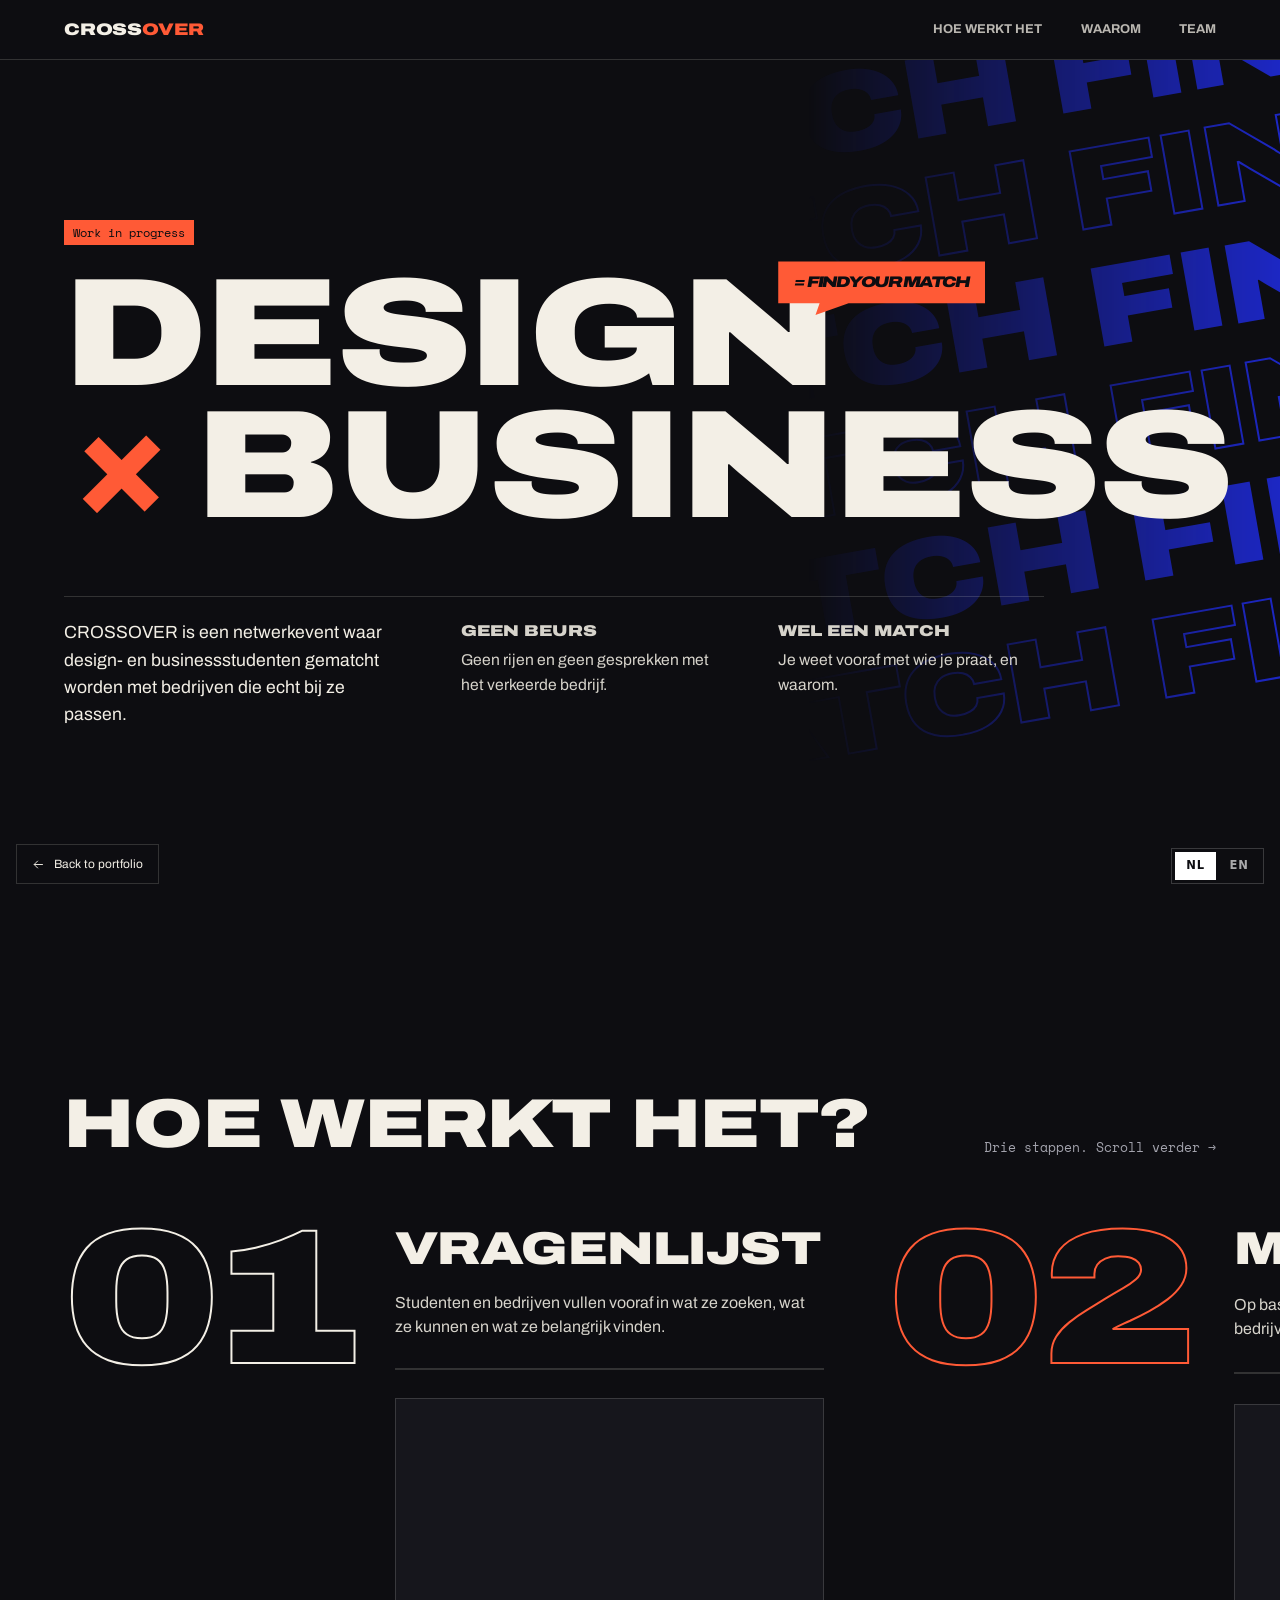
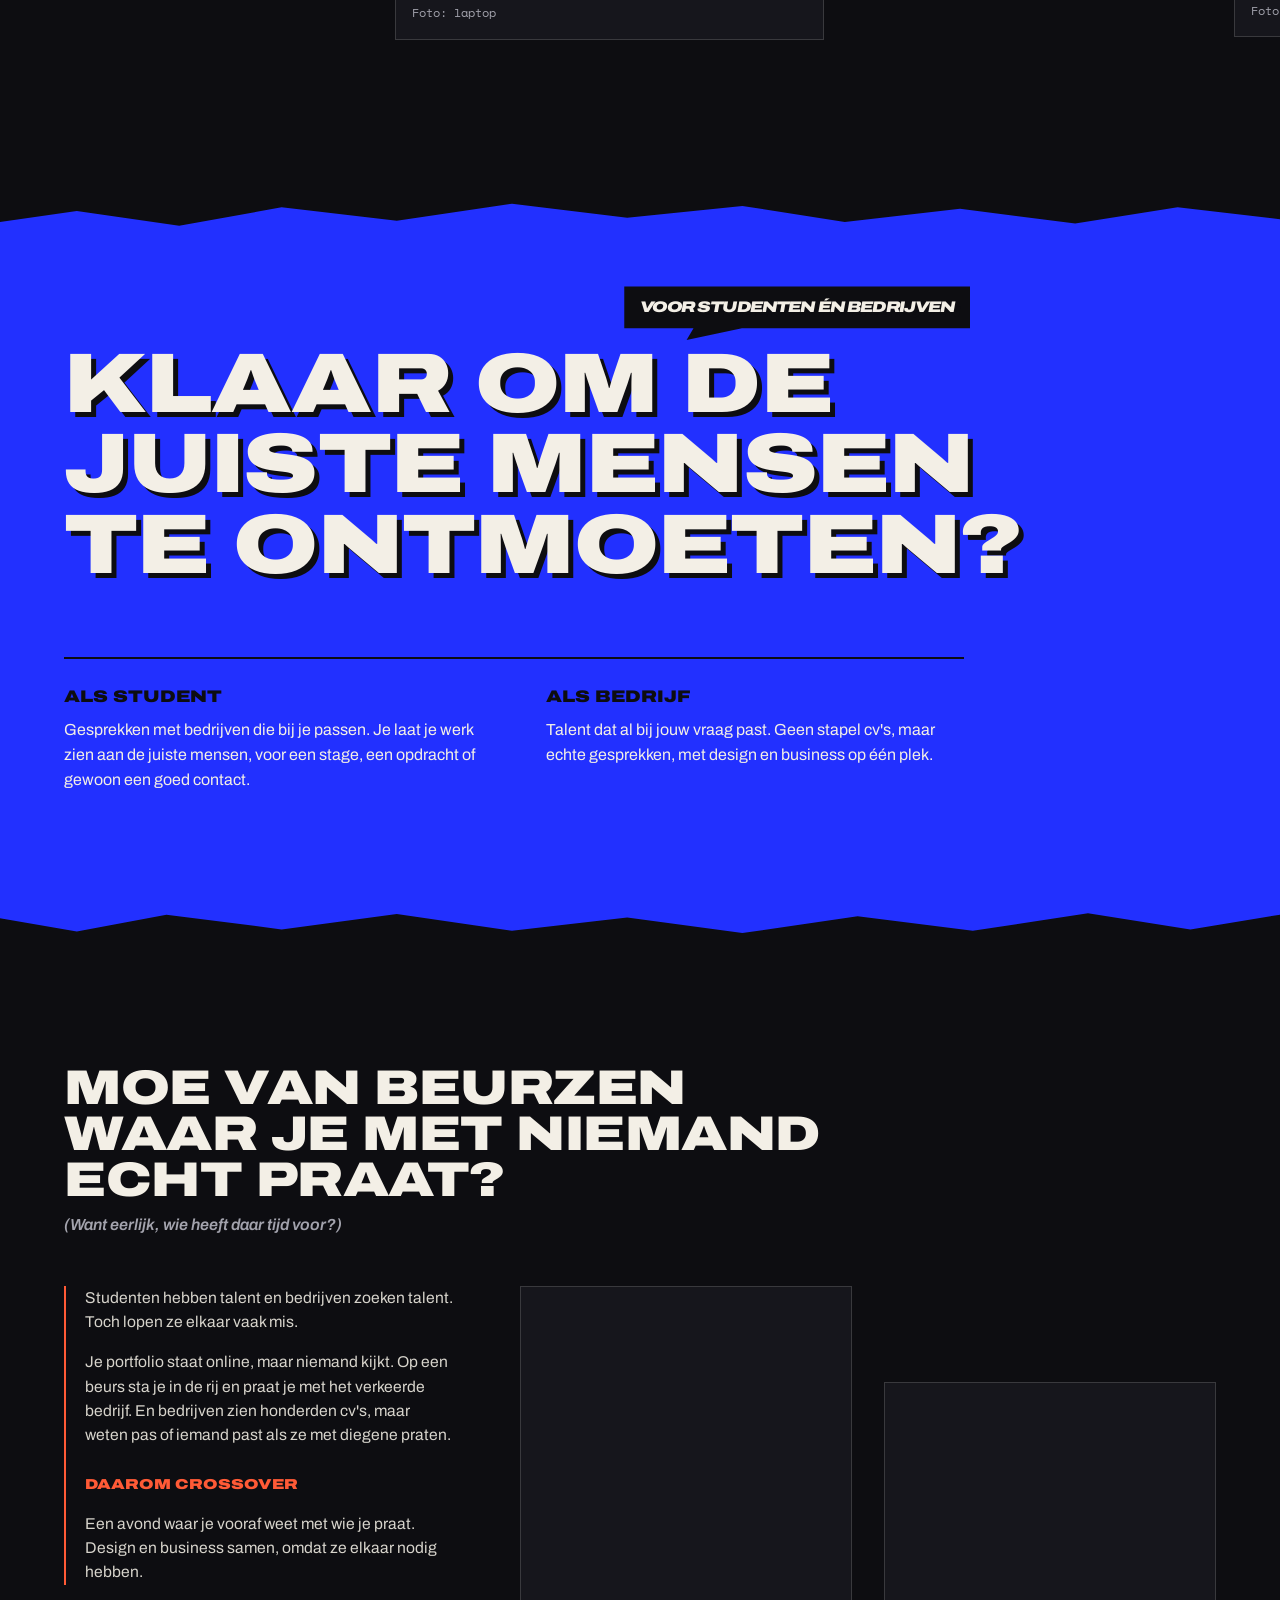
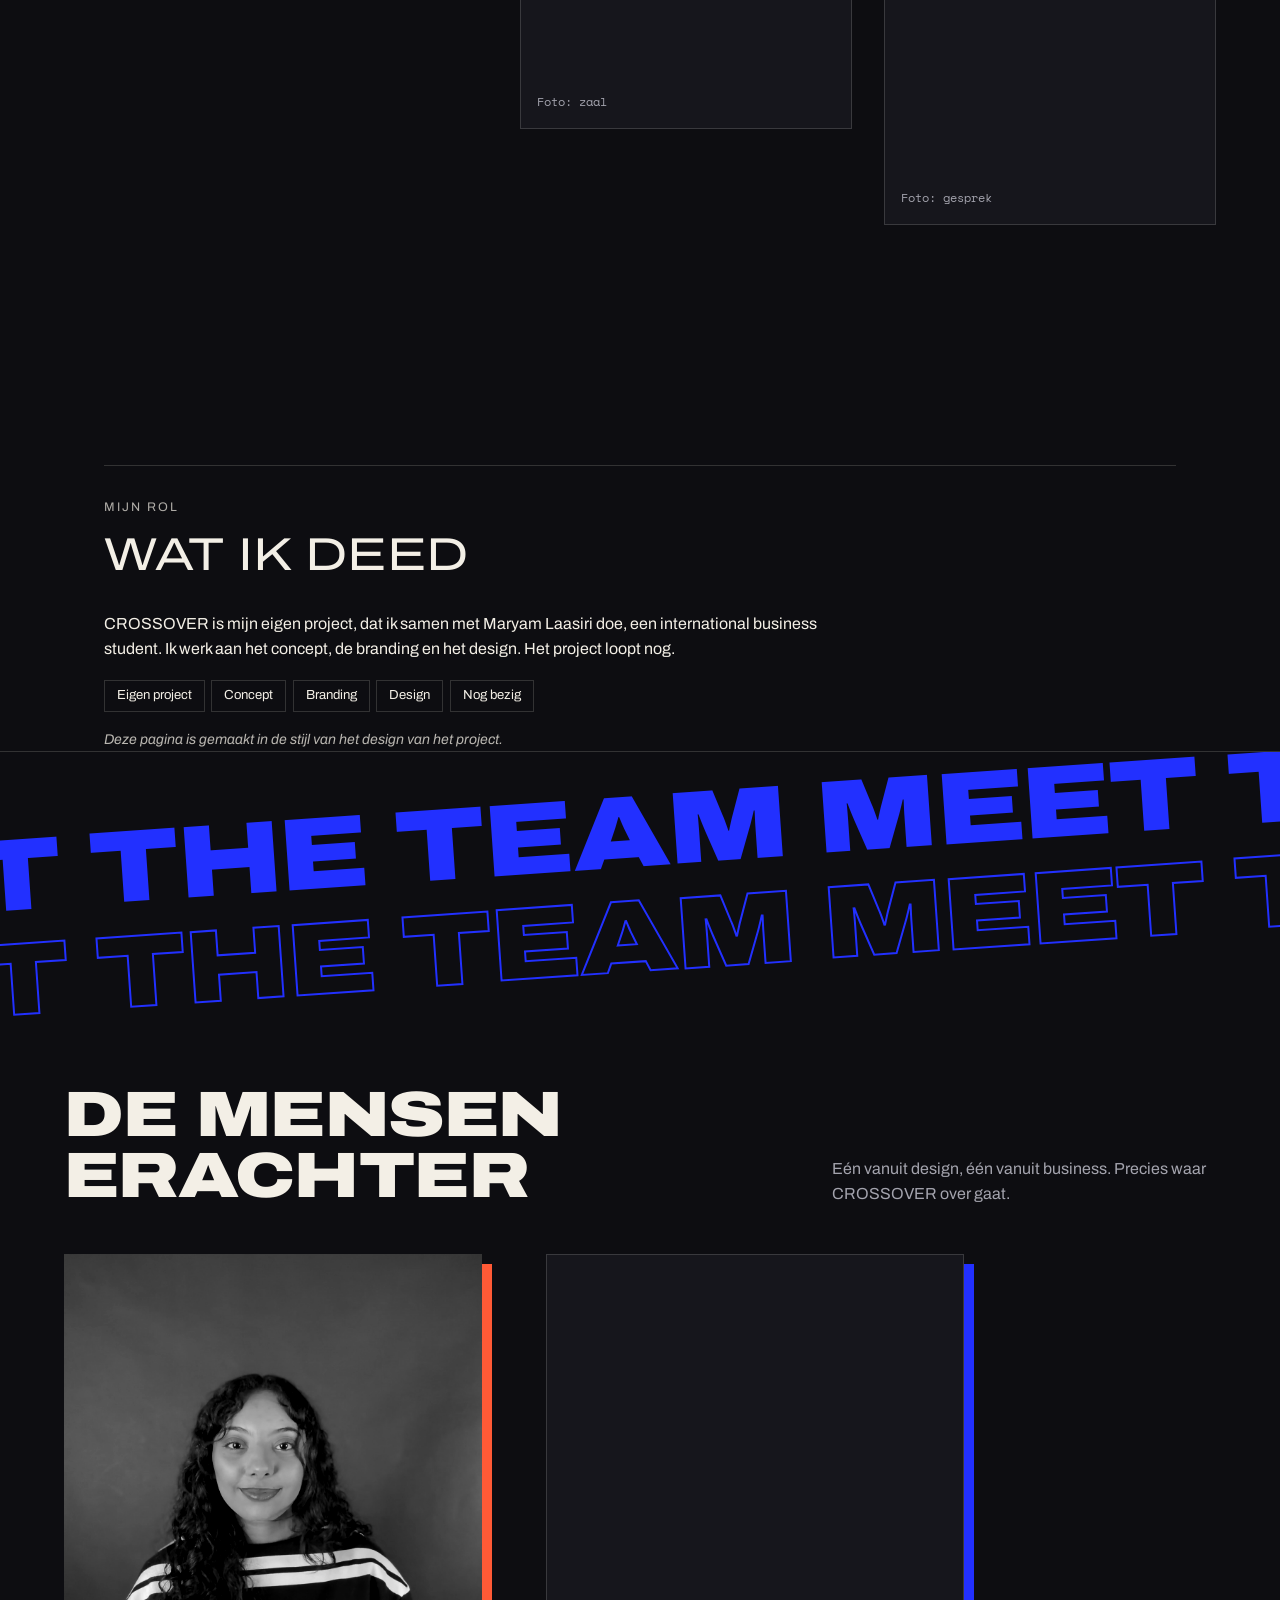
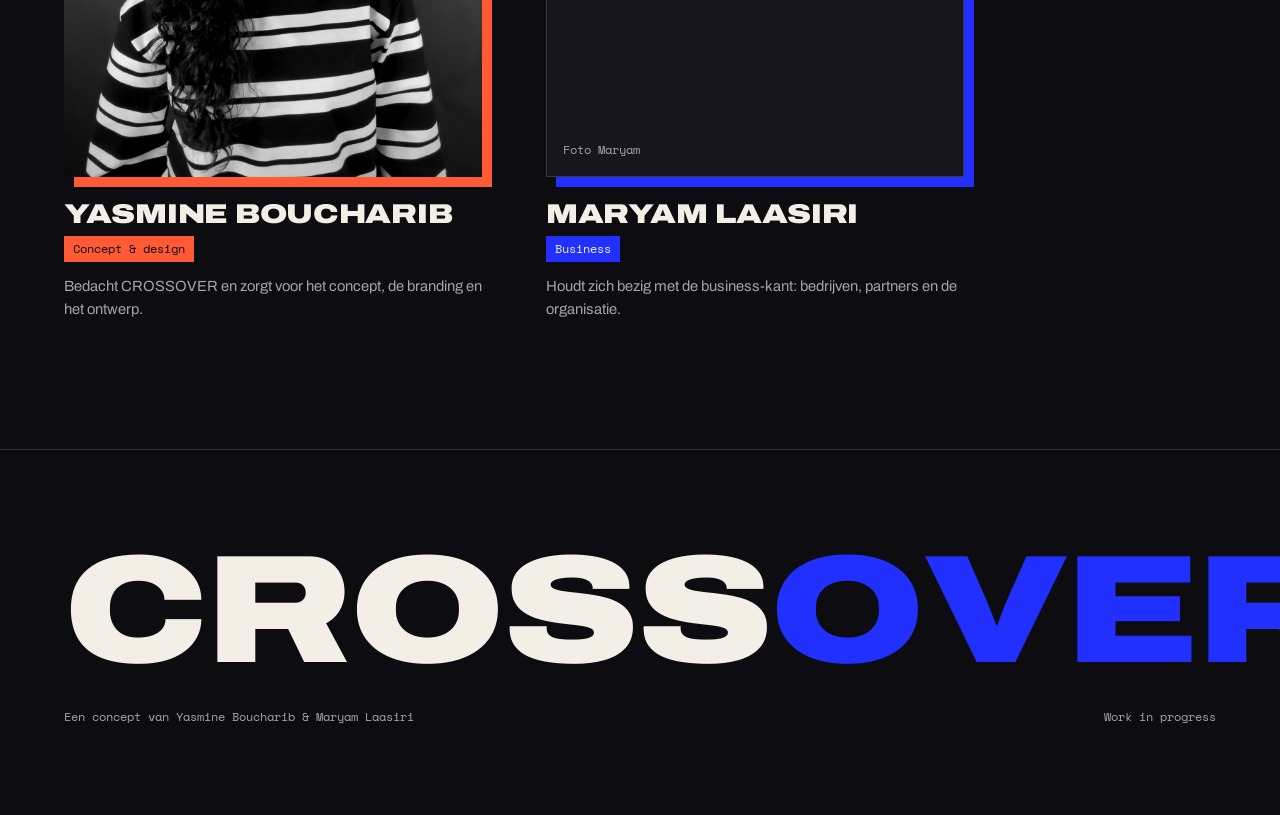
==== commit 579bb9a8: "Add files via upload" ====
--- a/projects/crossover.html
+++ b/projects/crossover.html
@@ -529,7 +529,7 @@
       <div class="people">
         <!-- PLACEHOLDER: zet je foto in assets/images/crossover/yasmine.jpg -->
         <article class="person reveal">
-          <div class="photo"><img src="../assets/images/crossover/yasmine.jpg" alt="Yasmine Boucharib" data-label="Foto Yasmine" /></div>
+          <div class="photo"><img src="../assets/images/me.jpg" alt="Yasmine Boucharib" data-label="Foto Yasmine" /></div>
           <h3 class="wide">Yasmine Boucharib</h3>
           <span class="tag">Concept &amp; design</span>
           <!-- PAS AAN: je eigen tekst -->
@@ -601,7 +601,7 @@
   <script src="../lang.js"></script>
   <script>
     /* =========================================
-       FOTO ONTBREEKT? Dan een donker vlak met een label.
+       FOTO ONTBREEKT
        ========================================= */
     document.querySelectorAll(".photo img").forEach((img) => {
       const fail = () => {
